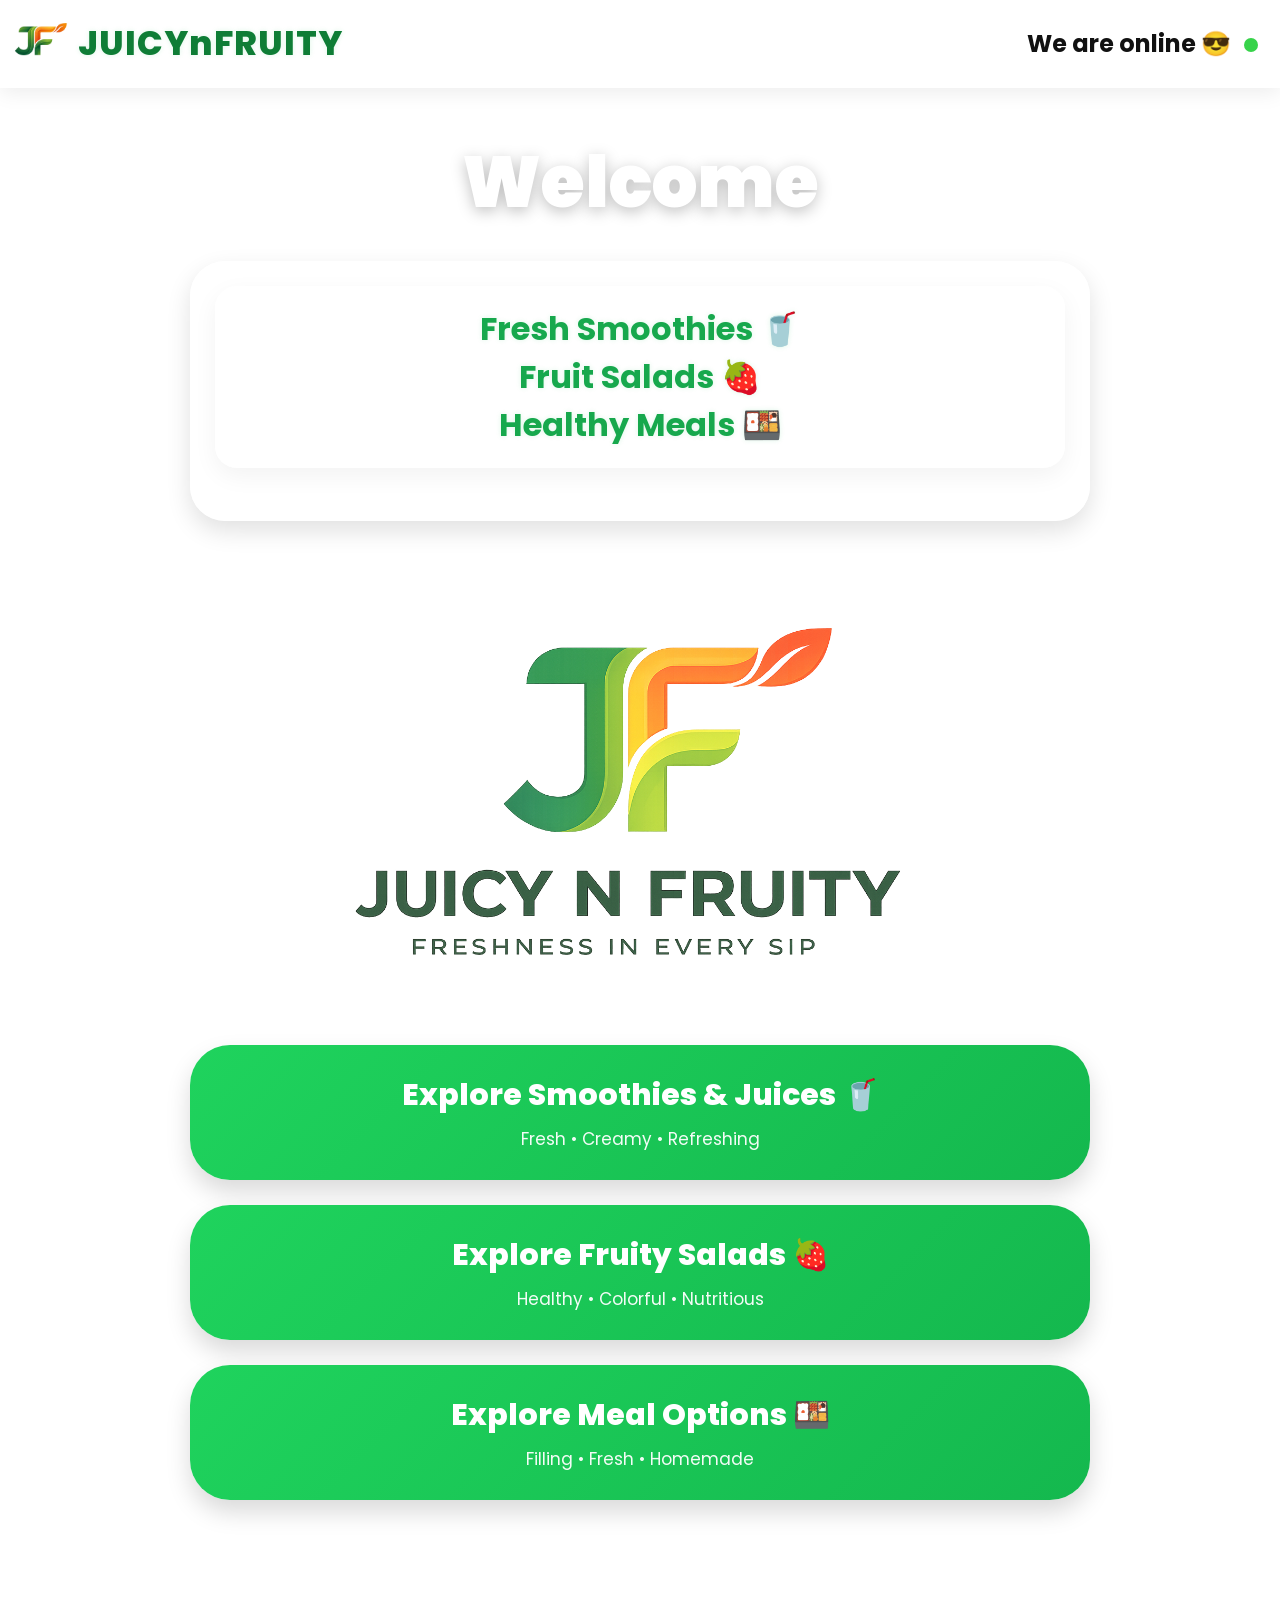
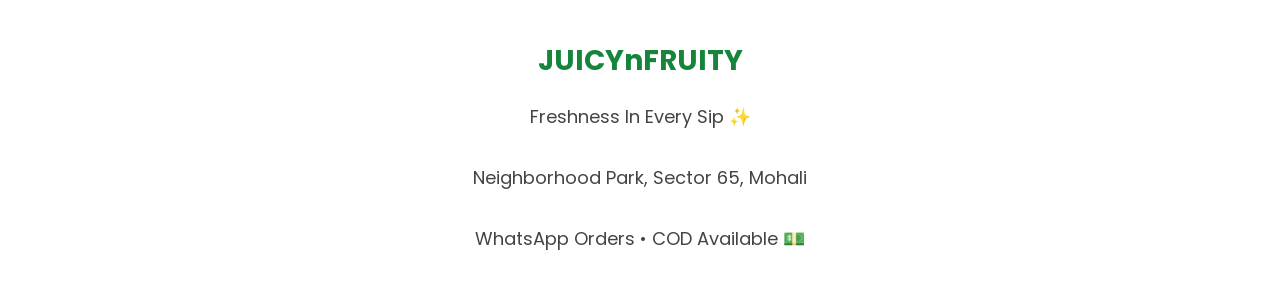
==== asecondaryindexhtml.html @ d6074604 "Create asecondaryindexhtml.html" ====
<!DOCTYPE html>
<html lang="en">

<head>

  <meta charset="UTF-8" />

  <meta name="viewport"
        content="width=device-width, initial-scale=1.0" />

  <title>JUICYnFRUITY</title>

  <link rel="icon"
        type="image/png"
        href="w.png">

  <link rel="stylesheet"
        type="text/css"
        href="page.css">

  <style>

    *{
      margin:0;
      padding:0;
      box-sizing:border-box;
    }

    body{

      font-family: Arial, sans-serif;

      background:
      linear-gradient(
      rgba(255,255,255,0.72),
      rgba(255,255,255,0.72)
      ),

      url("bg.jpeg");

      background-size:cover;
      background-position:center;
      background-attachment:fixed;

      color:#222;
    }



    /* ===== NAVBAR ===== */

    .navbar{

      width:100%;

      display:flex;
      justify-content:space-between;
      align-items:center;

      padding:18px 22px;

      background:rgba(255,255,255,0.92);

      backdrop-filter:blur(12px);

      position:sticky;
      top:0;
      z-index:999;

      box-shadow:0 4px 20px rgba(0,0,0,0.08);
    }


    .navbar a{

      display:flex;
      align-items:center;

      text-decoration:none;
    }


    .logo-img{

      width:58px;
      margin-right:10px;
    }


    .logo{

      font-size:34px;
      color:#0f7d36;
      font-weight:800;
      letter-spacing:1px;
    }


    .online-status{

      font-size:24px;
      font-weight:bold;
      color:#111;
    }


    .dot{

      width:14px;
      height:14px;

      background:#37d34a;

      border-radius:50%;

      display:inline-block;

      margin-left:8px;

      animation:pulse 1.2s infinite;
    }


    @keyframes pulse{

      0%{
        transform:scale(1);
        opacity:1;
      }

      50%{
        transform:scale(1.4);
        opacity:0.6;
      }

      100%{
        transform:scale(1);
        opacity:1;
      }
    }






    /* ===== HERO SECTION ===== */

    .hero{

      width:100%;

      min-height:100vh;

      display:flex;
      justify-content:center;
      align-items:center;

      padding:40px 20px;
    }


    .hero-content{

      width:100%;
      max-width:900px;

      text-align:center;
    }


    .hero-title{

      font-size:72px;
      color:white;
      font-weight:900;

      text-shadow:
      0 4px 15px rgba(0,0,0,0.25);

      margin-bottom:25px;
    }


    .hero-box{

      background:
      rgba(255,255,255,0.78);

      backdrop-filter:blur(12px);

      padding:25px;

      border-radius:35px;

      margin-bottom:28px;

      box-shadow:
      0 10px 25px rgba(0,0,0,0.12);
    }


    .hero-box p{

      font-size:32px;
      line-height:1.5;

      color:#17a84d;

      font-weight:bold;
    }


    .hero-logo{

      width:340px;

      max-width:90%;

      margin:40px auto 20px auto;

      display:block;
    }







    /* ===== CATEGORY BUTTONS ===== */

    .category-container{

      display:flex;
      flex-direction:column;

      gap:25px;

      margin-top:45px;
    }


    .category-btn{

      width:100%;

      display:flex;
      justify-content:center;
      align-items:center;

      text-decoration:none;

      padding:28px 20px;

      border-radius:40px;

      background:
      linear-gradient(
      135deg,
      #1fd35d,
      #14b84e
      );

      color:white;

      font-size:30px;
      font-weight:800;

      box-shadow:
      0 12px 25px rgba(0,0,0,0.15);

      transition:0.35s;
    }


    .category-btn:hover{

      transform:
      translateY(-5px)
      scale(1.02);

      box-shadow:
      0 18px 30px rgba(0,0,0,0.18);
    }


    .category-sub{

      display:block;

      font-size:17px;
      font-weight:normal;

      margin-top:8px;

      opacity:0.95;
    }







    /* ===== FOOTER ===== */

    footer{

      margin-top:60px;

      padding:40px 20px;

      text-align:center;

      background:
      rgba(255,255,255,0.9);

      backdrop-filter:blur(10px);
    }


    footer h3{

      font-size:28px;

      margin-bottom:20px;

      color:#15853c;
    }


    footer p{

      font-size:18px;

      line-height:1.7;

      color:#444;
    }






    /* ===== MOBILE ===== */

    @media(max-width:768px){

      .logo{

        font-size:22px;
      }


      .logo-img{

        width:48px;
      }


      .online-status{

        font-size:18px;
      }


      .hero-title{

        font-size:64px;
      }


      .hero-box p{

        font-size:24px;
      }


      .category-btn{

        font-size:24px;
        padding:24px 18px;
      }

    }

  </style>

</head>





<body>





  <!-- ===== NAVBAR ===== -->

  <header class="navbar">

    <a href="index.html">

      <img src="w.png"
           alt="Logo"
           class="logo-img">

      <h1 class="logo">

        JUICYnFRUITY

      </h1>

    </a>


    <div class="online-status">

      We are online 😎

      <span class="dot"></span>

    </div>

  </header>






  <!-- ===== HERO ===== -->

  <section class="hero">

    <div class="hero-content">



      <h1 class="hero-title">

        Welcome

      </h1>





      <div class="hero-box">

        <p>

          Fresh Smoothies 🥤 <br>

          Fruit Salads 🍓 <br>

          Healthy Meals 🍱

        </p>

      </div>





      <img src="mm.jpeg"
           alt="JUICYnFRUITY"
           class="hero-logo">







      <!-- ===== CATEGORY BUTTONS ===== -->

      <div class="category-container">



        <!-- Smoothies -->

        <a href="#"
           class="category-btn">

          <div>

            Explore Smoothies & Juices 🥤

            <span class="category-sub">

              Fresh • Creamy • Refreshing

            </span>

          </div>

        </a>





        <!-- Salads -->

        <a href="#"
           class="category-btn">

          <div>

            Explore Fruity Salads 🍓

            <span class="category-sub">

              Healthy • Colorful • Nutritious

            </span>

          </div>

        </a>





        <!-- Meals -->

        <a href="#"
           class="category-btn">

          <div>

            Explore Meal Options 🍱

            <span class="category-sub">

              Filling • Fresh • Homemade

            </span>

          </div>

        </a>

      </div>

    </div>

  </section>






  <!-- ===== FOOTER ===== -->

  <footer>

    <h3>

      JUICYnFRUITY

    </h3>

    <p>

      Freshness In Every Sip ✨

      <br><br>

      Neighborhood Park,
      Sector 65,
      Mohali

      <br><br>

      WhatsApp Orders • COD Available 💵

    </p>

  </footer>





</body>

</html>
---- page.css ----
/* ===== GOOGLE FONT ===== */
@import url('https://fonts.googleapis.com/css2?family=Poppins:wght@300;400;500;600;700&display=swap');

/* ===== RESET ===== */
*{
  margin:0;
  padding:0;
  box-sizing:border-box;

  font-family:"Poppins",sans-serif;

  transition:
    background 0.25s ease,
    transform 0.25s ease,
    box-shadow 0.25s ease;
}

html{
  scroll-behavior:smooth;
}

body{
  background:
    linear-gradient(
      rgba(255,255,255,0.58),
      rgba(255,255,255,0.58)
    ),
    url("bacl.jpeg?v=3");

  background-size:cover;
  background-position:center;
  background-repeat:no-repeat;
  background-attachment:scroll;

  color:#222;

  width:100%;
  min-height:100vh;

  overflow-x:hidden;
}

header,a{
  text-decoration:none;
}

/* ===== NAVBAR ===== */

.navbar{

  background:rgba(255,255,255,0.72);

  backdrop-filter:blur(12px);

  padding:14px 20px;

  display:flex;

  justify-content:space-between;

  align-items:center;

  border-bottom:1px solid rgba(255,255,255,0.3);

  box-shadow:
    0 4px 20px rgba(0,0,0,0.04);

  position:sticky;

  top:0;

  z-index:100;
}

/* ===== LOGO ===== */

.logo-img{
  width:42px;
  height:36px;
  vertical-align:middle;
  margin-top:-12px;
  margin-left:-12px;
}

.logo{

  display:inline-block;

  font-size:24px;

  font-weight:700;

  color:#166534;

  font-family:"Poppins",sans-serif;

  letter-spacing:1px;

  text-shadow:
    0 0 5px rgba(34,197,94,0.15);
}

/* ===== ONLINE STATUS ===== */

.nav-links h3{
  display:flex;
  align-items:center;
  font-size:18px;
  color:#222;
}

.dot{
  display:inline-block;

  width:10px;
  height:10px;

  background:limegreen;

  border-radius:50%;

  margin-left:8px;

  animation:blink 1s ease-in-out infinite;
}

@keyframes blink{
  0%,100%{
    opacity:1;
  }

  50%{
    opacity:0.3;
  }
}

/* ===== HERO ===== */

.hero{
  text-align:center;
  padding:10% 20px;
}

.hero-content h2{

  font-size:52px;

  font-weight:700;

  color:white;

  text-align:center;

  margin-bottom:20px;

  letter-spacing:1px;

  text-shadow:
    0 4px 20px rgba(34,197,94,0.22);
}

.hero-content p{

  background:rgba(255,255,255,0.72);

  backdrop-filter:blur(10px);

  border:1px solid rgba(255,255,255,0.35);

  font-size:21px;

  margin-bottom:28px;

  padding:18px;

  border-radius:22px;

  color:#1F9D55;

  font-weight:500;

  text-shadow:
    0 0 5px rgba(34,197,94,0.15);

  box-shadow:
    0 8px 24px rgba(0,0,0,0.05);
}

.hero-content img{
  width:100%;
  margin-top:-9px;
  margin-bottom:-80px;
  opacity:0.88;
  border-radius:28px;
}

/* ===== PRODUCTS ===== */

.products-container{
  display:grid;

  grid-template-columns:repeat(2,1fr);

  gap:18px;

  padding:70px 24px 100px 24px;
}

.product-card{

  background:rgba(255,255,255,0.82);

  backdrop-filter:blur(12px);

  border:1px solid rgba(255,255,255,0.3);

  padding:15px;

  border-radius:24px;

  box-shadow:
    0 8px 30px rgba(0,0,0,0.06);
}

.product-card:hover{

  transform:
    translateY(-6px)
    scale(1.01);

  box-shadow:
    0 12px 30px rgba(34,197,94,0.12);
}

.product-card img{
  width:100%;
  border-radius:18px;
  margin-bottom:12px;
}

.product-card h3{
  font-size:17px;
  margin-bottom:8px;
  font-weight:600;
}

.price{
  font-size:16px;
  font-weight:700;
  margin-bottom:14px;
}

/* ===== BUTTONS ===== */

.btn{

  display:inline-block;

  width:100%;

  padding:13px;

  background:
    linear-gradient(
      135deg,
      #22c55e,
      #16a34a
    );

  color:white;

  border:none;

  border-radius:16px;

  font-size:16px;

  font-weight:600;

  cursor:pointer;

  text-align:center;

  text-decoration:none;

  box-shadow:
    0 8px 20px rgba(34,197,94,0.25);
}

.btn:hover{

  transform:scale(1.03);

  box-shadow:
    0 10px 24px rgba(34,197,94,0.32);
}

/* ===== INPUTS ===== */

.inp:focus{

  transform:translateY(-4px);

  border-color:#22c55e;

  box-shadow:
    0 4px 14px rgba(34,197,94,0.2);

  transition:0.3s ease;
}

/* ===== AUTH ===== */

.auth-container{
  display:flex;
  justify-content:center;
  align-items:center;
  min-height:80vh;
  padding:20px;
}

.auth-box{

  background:rgba(255,255,255,0.82);

  backdrop-filter:blur(10px);

  width:100%;

  max-width:420px;

  padding:25px;

  border-radius:24px;

  box-shadow:
    0 8px 24px rgba(0,0,0,0.06);
}

.auth-box h2{
  font-size:26px;
  margin-bottom:8px;
}

.auth-box p{
  margin-bottom:18px;
  color:#555;
  font-size:14px;
}

.auth-box label{
  display:block;
  font-size:14px;
  margin-bottom:6px;
  font-weight:500;
}

.auth-box input{
  width:100%;
  padding:12px;
  margin-bottom:15px;
  border:1px solid #ddd;
  border-radius:12px;
  outline:none;
  font-size:14px;
}

/* ===== FOOTER ===== */

.footer{

  text-align:center;

  padding:18px;

  background:rgba(255,255,255,0.72);

  backdrop-filter:blur(10px);

  margin-top:30px;

  box-shadow:
    0 -2px 10px rgba(0,0,0,0.05);
}

/* ===== CONTACT ===== */

.contact{

  background:rgba(255,255,255,0.8);

  backdrop-filter:blur(10px);

  font-size:14px;

  border-radius:22px;

  padding:18px 30px;

  margin:16px;

  box-shadow:
    0 8px 20px rgba(0,0,0,0.05);
}

.contact img{
  border-radius:50%;
  margin:10px;
  width:25px;
  height:25px;
}

.contact h3{
  color:#111;
  margin-bottom:13px;
  padding-top:10px;
}

/* ===== RESPONSIVE ===== */

@media(max-width:900px){

  .hero-content h2{
    font-size:42px;
  }

  .hero-content p{
    font-size:18px;
  }

  .products-container{
    gap:15px;
    padding:50px 18px 80px 18px;
  }

  .product-card{
    padding:12px;
  }

  .nav-links h3{
    font-size:16px;
  }

  .logo{
    font-size:20px;
  }
}
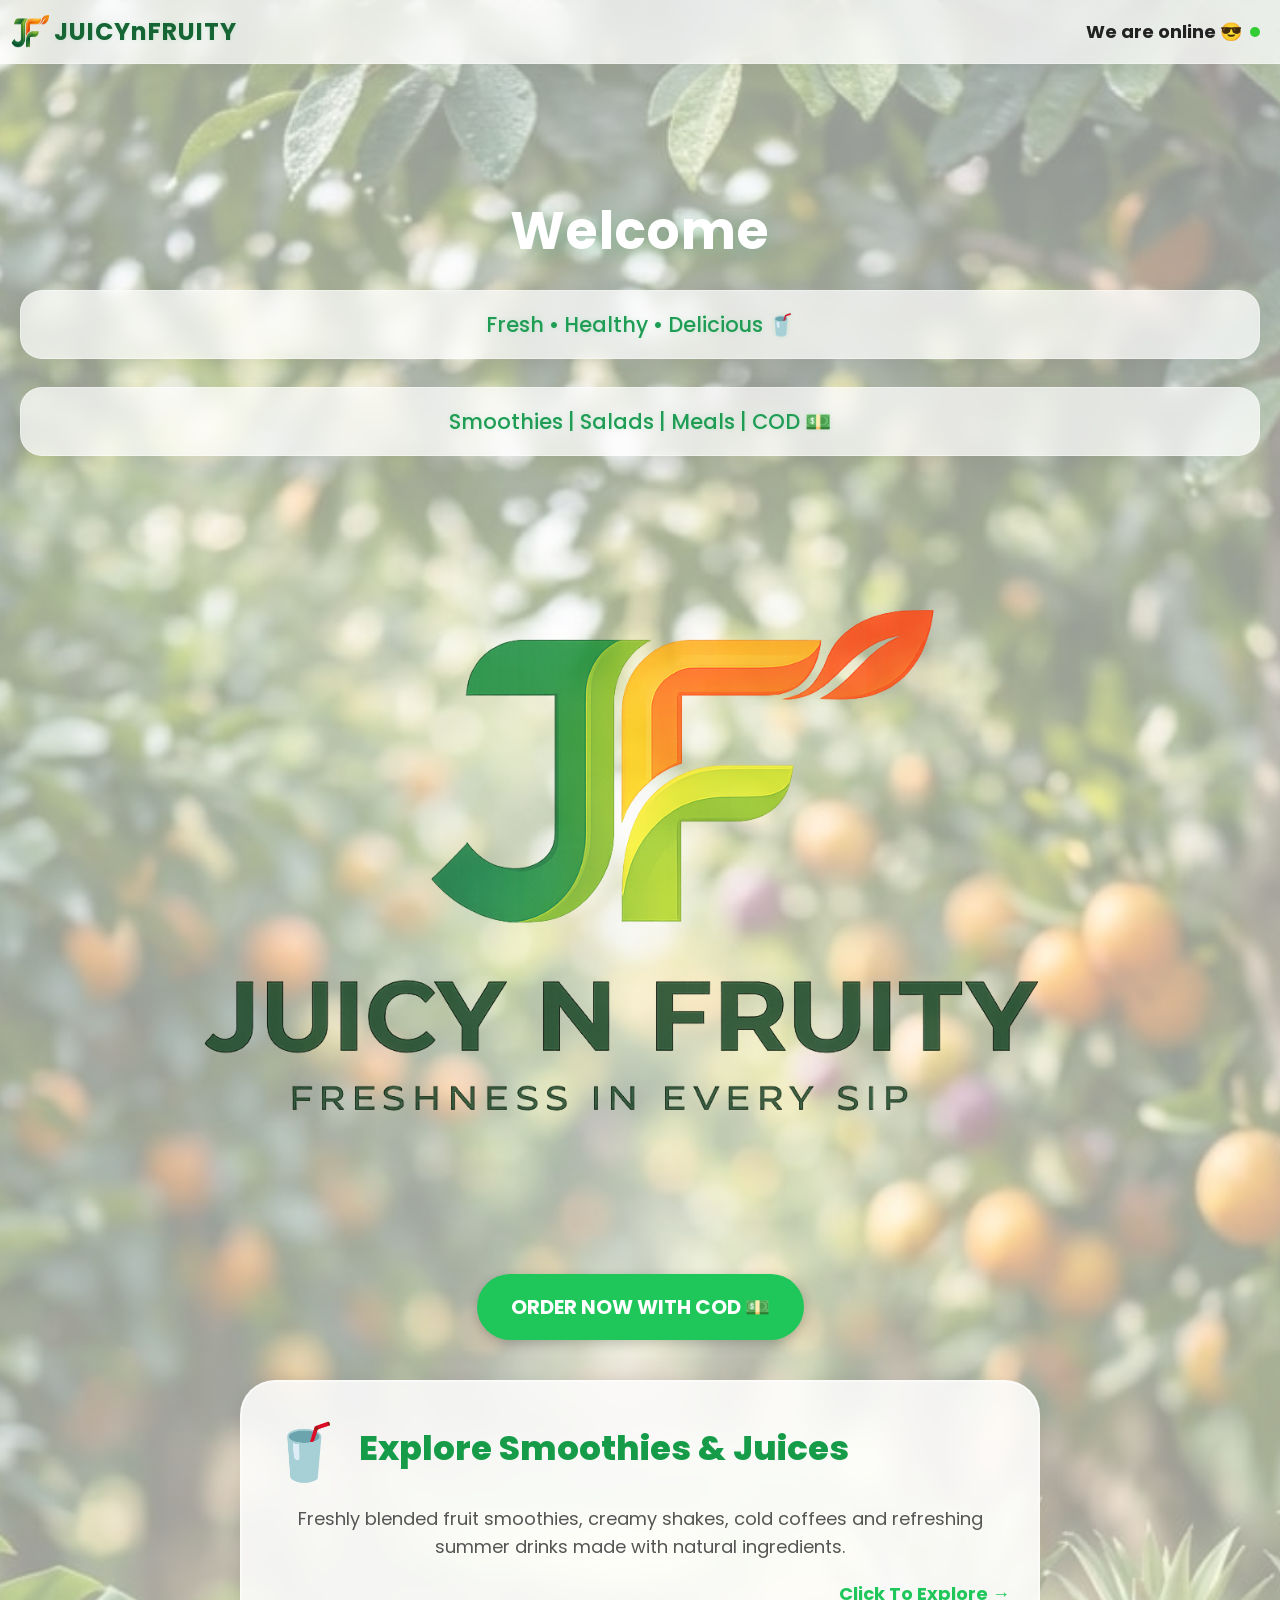
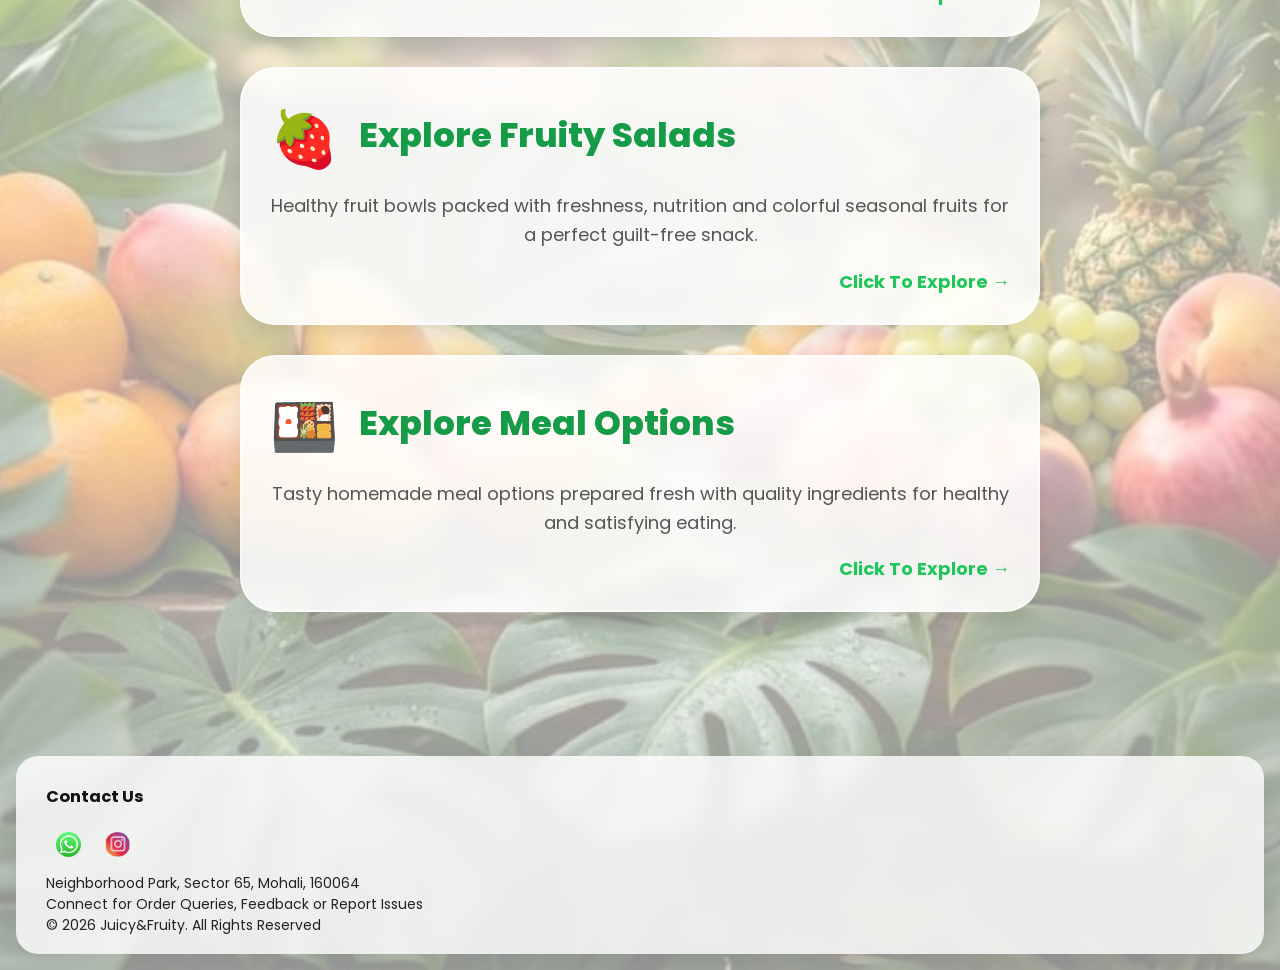
==== commit 324857e9: "Update asecondaryindexhtml.html" ====
--- a/asecondaryindexhtml.html
+++ b/asecondaryindexhtml.html
@@ -2,597 +2,364 @@
 <html lang="en">
 
 <head>
-
   <meta charset="UTF-8" />
-
-  <meta name="viewport"
-        content="width=device-width, initial-scale=1.0" />
+  <meta name="viewport" content="width=device-width, initial-scale=1.0" />
 
   <title>JUICYnFRUITY</title>
 
-  <link rel="icon"
-        type="image/png"
-        href="w.png">
-
-  <link rel="stylesheet"
-        type="text/css"
-        href="page.css">
+  <link rel="icon" type="image/png" href="w.png">
+  <link rel="stylesheet" type="text/css" href="page.css">
 
   <style>
 
-    *{
-      margin:0;
-      padding:0;
-      box-sizing:border-box;
-    }
-
-    body{
-
-      font-family: Arial, sans-serif;
-
-      background:
-      linear-gradient(
-      rgba(255,255,255,0.72),
-      rgba(255,255,255,0.72)
-      ),
-
-      url("bg.jpeg");
-
-      background-size:cover;
-      background-position:center;
-      background-attachment:fixed;
-
+    .hero-order-btn{
+      display:inline-block;
+      margin-top:20px;
+      padding:18px 34px;
+      background:#1fc75b;
+      color:white;
+      text-decoration:none;
+      border-radius:45px;
+      font-size:20px;
+      font-weight:bold;
+      transition:0.3s;
+      box-shadow:0 4px 12px rgba(0,0,0,0.2);
+    }
+
+    .hero-order-btn:hover{
+      background:#17ae4c;
+      transform:scale(1.04);
+    }
+
+    .category-container{
+      width:100%;
+      max-width:800px;
+      margin:40px auto 0 auto;
+      display:flex;
+      flex-direction:column;
+      gap:30px;
+    }
+
+    .category-card{
+      background:rgba(255,255,255,0.85);
+      backdrop-filter:blur(8px);
+      border-radius:35px;
+      padding:28px;
+      text-decoration:none;
       color:#222;
-    }
-
-
-
-    /* ===== NAVBAR ===== */
-
-    .navbar{
-
-      width:100%;
-
-      display:flex;
-      justify-content:space-between;
-      align-items:center;
-
-      padding:18px 22px;
-
-      background:rgba(255,255,255,0.92);
-
-      backdrop-filter:blur(12px);
-
-      position:sticky;
-      top:0;
-      z-index:999;
-
-      box-shadow:0 4px 20px rgba(0,0,0,0.08);
-    }
-
-
-    .navbar a{
-
+      transition:0.35s;
+      box-shadow:0 8px 20px rgba(0,0,0,0.1);
+      border:2px solid rgba(255,255,255,0.5);
+    }
+
+    .category-card:hover{
+      transform:translateY(-6px) scale(1.02);
+      box-shadow:0 12px 30px rgba(0,0,0,0.18);
+    }
+
+    .category-top{
       display:flex;
       align-items:center;
-
-      text-decoration:none;
-    }
-
-
-    .logo-img{
-
-      width:58px;
-      margin-right:10px;
-    }
-
-
-    .logo{
-
+      gap:20px;
+    }
+
+    .category-icon{
+      font-size:55px;
+    }
+
+    .category-title{
       font-size:34px;
-      color:#0f7d36;
       font-weight:800;
-      letter-spacing:1px;
-    }
-
-
-    .online-status{
-
-      font-size:24px;
+      color:#169c48;
+      margin-bottom:6px;
+    }
+
+    .category-desc{
+      font-size:18px;
+      line-height:1.6;
+      color:#555;
+      margin-top:12px;
+    }
+
+    .category-click{
+      margin-top:18px;
+      font-size:18px;
       font-weight:bold;
-      color:#111;
-    }
-
-
-    .dot{
-
-      width:14px;
-      height:14px;
-
-      background:#37d34a;
-
-      border-radius:50%;
-
-      display:inline-block;
-
-      margin-left:8px;
-
-      animation:pulse 1.2s infinite;
-    }
-
-
-    @keyframes pulse{
-
-      0%{
-        transform:scale(1);
-        opacity:1;
+      color:#1fc75b;
+      text-align:right;
+    }
+
+    @media(max-width:768px){
+
+      .category-title{
+        font-size:26px;
       }
 
-      50%{
-        transform:scale(1.4);
-        opacity:0.6;
+      .category-desc{
+        font-size:16px;
       }
 
-      100%{
-        transform:scale(1);
-        opacity:1;
+      .category-icon{
+        font-size:42px;
       }
-    }
-
-
-
-
-
-
-    /* ===== HERO SECTION ===== */
-
-    .hero{
-
-      width:100%;
-
-      min-height:100vh;
-
-      display:flex;
-      justify-content:center;
-      align-items:center;
-
-      padding:40px 20px;
-    }
-
-
-    .hero-content{
-
-      width:100%;
-      max-width:900px;
-
-      text-align:center;
-    }
-
-
-    .hero-title{
-
-      font-size:72px;
-      color:white;
-      font-weight:900;
-
-      text-shadow:
-      0 4px 15px rgba(0,0,0,0.25);
-
-      margin-bottom:25px;
-    }
-
-
-    .hero-box{
-
-      background:
-      rgba(255,255,255,0.78);
-
-      backdrop-filter:blur(12px);
-
-      padding:25px;
-
-      border-radius:35px;
-
-      margin-bottom:28px;
-
-      box-shadow:
-      0 10px 25px rgba(0,0,0,0.12);
-    }
-
-
-    .hero-box p{
-
-      font-size:32px;
-      line-height:1.5;
-
-      color:#17a84d;
-
-      font-weight:bold;
-    }
-
-
-    .hero-logo{
-
-      width:340px;
-
-      max-width:90%;
-
-      margin:40px auto 20px auto;
-
-      display:block;
-    }
-
-
-
-
-
-
-
-    /* ===== CATEGORY BUTTONS ===== */
-
-    .category-container{
-
-      display:flex;
-      flex-direction:column;
-
-      gap:25px;
-
-      margin-top:45px;
-    }
-
-
-    .category-btn{
-
-      width:100%;
-
-      display:flex;
-      justify-content:center;
-      align-items:center;
-
-      text-decoration:none;
-
-      padding:28px 20px;
-
-      border-radius:40px;
-
-      background:
-      linear-gradient(
-      135deg,
-      #1fd35d,
-      #14b84e
-      );
-
-      color:white;
-
-      font-size:30px;
-      font-weight:800;
-
-      box-shadow:
-      0 12px 25px rgba(0,0,0,0.15);
-
-      transition:0.35s;
-    }
-
-
-    .category-btn:hover{
-
-      transform:
-      translateY(-5px)
-      scale(1.02);
-
-      box-shadow:
-      0 18px 30px rgba(0,0,0,0.18);
-    }
-
-
-    .category-sub{
-
-      display:block;
-
-      font-size:17px;
-      font-weight:normal;
-
-      margin-top:8px;
-
-      opacity:0.95;
-    }
-
-
-
-
-
-
-
-    /* ===== FOOTER ===== */
-
-    footer{
-
-      margin-top:60px;
-
-      padding:40px 20px;
-
-      text-align:center;
-
-      background:
-      rgba(255,255,255,0.9);
-
-      backdrop-filter:blur(10px);
-    }
-
-
-    footer h3{
-
-      font-size:28px;
-
-      margin-bottom:20px;
-
-      color:#15853c;
-    }
-
-
-    footer p{
-
-      font-size:18px;
-
-      line-height:1.7;
-
-      color:#444;
-    }
-
-
-
-
-
-
-    /* ===== MOBILE ===== */
-
-    @media(max-width:768px){
-
-      .logo{
-
-        font-size:22px;
-      }
-
-
-      .logo-img{
-
-        width:48px;
-      }
-
-
-      .online-status{
-
+
+      .hero-order-btn{
+        width:90%;
+        text-align:center;
         font-size:18px;
       }
 
-
-      .hero-title{
-
-        font-size:64px;
-      }
-
-
-      .hero-box p{
-
-        font-size:24px;
-      }
-
-
-      .category-btn{
-
-        font-size:24px;
-        padding:24px 18px;
-      }
-
     }
 
   </style>
 
 </head>
 
-
-
-
-
 <body>
 
-
-
-
-
-  <!-- ===== NAVBAR ===== -->
-
+  <!-- ===== Navbar ===== -->
   <header class="navbar">
 
     <a href="index.html">
 
-      <img src="w.png"
-           alt="Logo"
-           class="logo-img">
-
-      <h1 class="logo">
-
-        JUICYnFRUITY
-
-      </h1>
+      <img src="w.png" alt="Logo" class="logo-img">
+
+      <h1 class="logo">JUICYnFRUITY</h1>
 
     </a>
 
-
-    <div class="online-status">
-
-      We are online 😎
-
-      <span class="dot"></span>
+    <nav class="nav-links">
+
+      <h3>
+        <span id="typing-test"></span>
+        <span class="dot" id="dot"></span>
+      </h3>
+
+    </nav>
+
+  </header>
+
+
+
+
+
+  <!-- ===== Hero Section ===== -->
+  <section class="hero">
+
+    <div class="hero-content">
+
+      <h2>Welcome</h2>
+
+      <p>
+        Fresh • Healthy • Delicious 🥤
+      </p>
+
+      <p>
+        Smoothies | Salads | Meals | COD 💵
+      </p>
+
+      <div>
+        <img src="mm.jpeg" alt="">
+      </div>
+
+      <br>
+
+      <!-- MAIN ORDER BUTTON -->
+      <a href="/asecondaryindexhtml.html"
+         class="hero-order-btn">
+
+         ORDER NOW WITH COD 💵
+
+      </a>
+
+
+
+
+
+      <!-- ===== CATEGORY SECTION ===== -->
+
+      <div class="category-container">
+
+
+
+        <!-- Smoothies -->
+
+        <a href="#"
+           class="category-card">
+
+          <div class="category-top">
+
+            <div class="category-icon">
+              🥤
+            </div>
+
+            <div>
+
+              <div class="category-title">
+                Explore Smoothies & Juices
+              </div>
+
+            </div>
+
+          </div>
+
+          <div class="category-desc">
+
+            Freshly blended fruit smoothies,
+            creamy shakes, cold coffees and
+            refreshing summer drinks made
+            with natural ingredients.
+
+          </div>
+
+          <div class="category-click">
+
+            Click To Explore →
+
+          </div>
+
+        </a>
+
+
+
+
+
+        <!-- Salads -->
+
+        <a href="#"
+           class="category-card">
+
+          <div class="category-top">
+
+            <div class="category-icon">
+              🍓
+            </div>
+
+            <div>
+
+              <div class="category-title">
+                Explore Fruity Salads
+              </div>
+
+            </div>
+
+          </div>
+
+          <div class="category-desc">
+
+            Healthy fruit bowls packed with
+            freshness, nutrition and colorful
+            seasonal fruits for a perfect
+            guilt-free snack.
+
+          </div>
+
+          <div class="category-click">
+
+            Click To Explore →
+
+          </div>
+
+        </a>
+
+
+
+
+
+        <!-- Meals -->
+
+        <a href="#"
+           class="category-card">
+
+          <div class="category-top">
+
+            <div class="category-icon">
+              🍱
+            </div>
+
+            <div>
+
+              <div class="category-title">
+                Explore Meal Options
+              </div>
+
+            </div>
+
+          </div>
+
+          <div class="category-desc">
+
+            Tasty homemade meal options
+            prepared fresh with quality
+            ingredients for healthy and
+            satisfying eating.
+
+          </div>
+
+          <div class="category-click">
+
+            Click To Explore →
+
+          </div>
+
+        </a>
+
+      </div>
 
     </div>
 
-  </header>
-
-
-
-
-
-
-  <!-- ===== HERO ===== -->
-
-  <section class="hero">
-
-    <div class="hero-content">
-
-
-
-      <h1 class="hero-title">
-
-        Welcome
-
-      </h1>
-
-
-
-
-
-      <div class="hero-box">
-
-        <p>
-
-          Fresh Smoothies 🥤 <br>
-
-          Fruit Salads 🍓 <br>
-
-          Healthy Meals 🍱
-
-        </p>
-
-      </div>
-
-
-
-
-
-      <img src="mm.jpeg"
-           alt="JUICYnFRUITY"
-           class="hero-logo">
-
-
-
-
-
-
-
-      <!-- ===== CATEGORY BUTTONS ===== -->
-
-      <div class="category-container">
-
-
-
-        <!-- Smoothies -->
-
-        <a href="#"
-           class="category-btn">
-
-          <div>
-
-            Explore Smoothies & Juices 🥤
-
-            <span class="category-sub">
-
-              Fresh • Creamy • Refreshing
-
-            </span>
-
-          </div>
-
-        </a>
-
-
-
-
-
-        <!-- Salads -->
-
-        <a href="#"
-           class="category-btn">
-
-          <div>
-
-            Explore Fruity Salads 🍓
-
-            <span class="category-sub">
-
-              Healthy • Colorful • Nutritious
-
-            </span>
-
-          </div>
-
-        </a>
-
-
-
-
-
-        <!-- Meals -->
-
-        <a href="#"
-           class="category-btn">
-
-          <div>
-
-            Explore Meal Options 🍱
-
-            <span class="category-sub">
-
-              Filling • Fresh • Homemade
-
-            </span>
-
-          </div>
-
-        </a>
-
-      </div>
+  </section>
+
+
+
+
+
+
+  <!-- ===== Footer ===== -->
+  <footer>
+
+    <div class="contact">
+
+      <h3>Contact Us</h3>
+
+      <a href="https://wa.me/9045469325">
+
+        <img src="imae.png" alt="WhatsApp">
+
+      </a>
+
+      <a href="https://www.instagram.com/juicy.n.fruity?igsh=MWZiY3Z0aW5xc28zOA==">
+
+        <img src="image.png" alt="Instagram">
+
+      </a>
+
+      <p>
+
+        Neighborhood Park,
+        Sector 65,
+        Mohali,
+        160064
+
+        <br>
+
+        Connect for Order Queries,
+        Feedback or Report Issues
+
+      </p>
+
+      <p>
+
+        © 2026 Juicy&Fruity.
+        All Rights Reserved
+
+      </p>
 
     </div>
 
-  </section>
-
-
-
-
-
-
-  <!-- ===== FOOTER ===== -->
-
-  <footer>
-
-    <h3>
-
-      JUICYnFRUITY
-
-    </h3>
-
-    <p>
-
-      Freshness In Every Sip ✨
-
-      <br><br>
-
-      Neighborhood Park,
-      Sector 65,
-      Mohali
-
-      <br><br>
-
-      WhatsApp Orders • COD Available 💵
-
-    </p>
-
   </footer>
 
-
-
-
+  <script src="animation.js"></script>
 
 </body>
 
